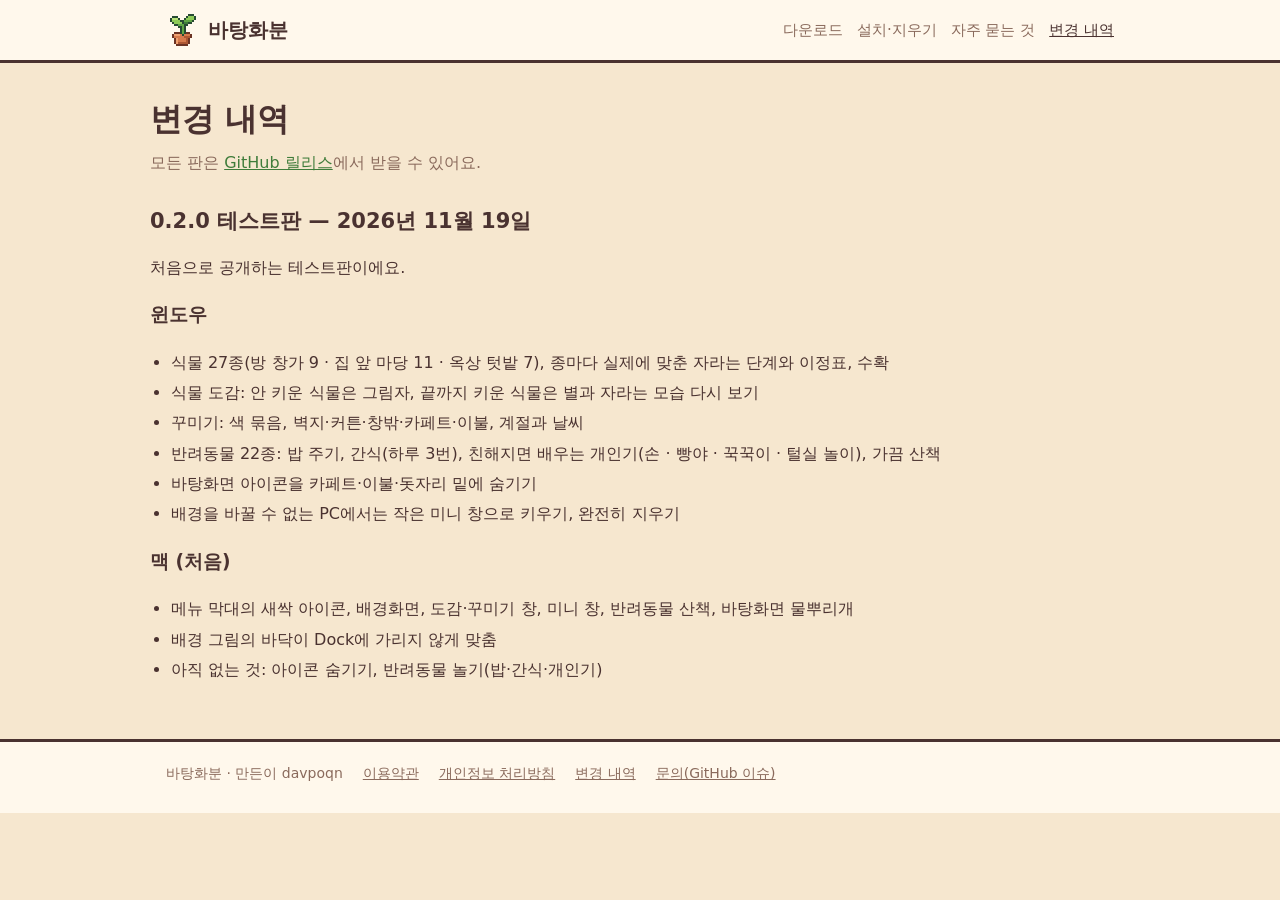
==== changelog.html @ d4381fed "바탕화분 소개·다운로드 페이지 0.2.0 Co-Authored-By: Claude Opus 5.5 <noreply@anthropic.com>" ====
<!doctype html>
<html lang="ko">
<head>
<meta charset="utf-8">
<meta name="viewport" content="width=device-width, initial-scale=1">
<title>변경 내역 — 바탕화분</title>
<link rel="icon" type="image/png" href="img/sprout.png">
<link rel="stylesheet" href="style.css">
</head>
<body>
<header class="top">
  <div class="wrap">
    <a class="brand" href="./"><img class="pixel" src="img/sprout.png" alt="" width="32" height="32">바탕화분</a>
    <nav class="links" aria-label="페이지">
      <a href="./#download">다운로드</a>
      <a href="install.html">설치·지우기</a>
      <a href="./#faq">자주 묻는 것</a>
      <a href="changelog.html" aria-current="page">변경 내역</a>
    </nav>
  </div>
</header>

<main class="wrap doc">
  <h1>변경 내역</h1>
  <p class="meta">모든 판은 <a href="https://github.com/davpoqn/hwabun/releases">GitHub 릴리스</a>에서 받을 수 있어요.</p>

  <h2>0.2.0 테스트판 — 2026년 11월 19일</h2>
  <p>처음으로 공개하는 테스트판이에요.</p>
  <h3>윈도우</h3>
  <ul>
    <li>식물 27종(방 창가 9 · 집 앞 마당 11 · 옥상 텃밭 7), 종마다 실제에 맞춘 자라는 단계와 이정표, 수확</li>
    <li>식물 도감: 안 키운 식물은 그림자, 끝까지 키운 식물은 별과 자라는 모습 다시 보기</li>
    <li>꾸미기: 색 묶음, 벽지·커튼·창밖·카페트·이불, 계절과 날씨</li>
    <li>반려동물 22종: 밥 주기, 간식(하루 3번), 친해지면 배우는 개인기(손 · 빵야 · 꾹꾹이 · 털실 놀이), 가끔 산책</li>
    <li>바탕화면 아이콘을 카페트·이불·돗자리 밑에 숨기기</li>
    <li>배경을 바꿀 수 없는 PC에서는 작은 미니 창으로 키우기, 완전히 지우기</li>
  </ul>
  <h3>맥 (처음)</h3>
  <ul>
    <li>메뉴 막대의 새싹 아이콘, 배경화면, 도감·꾸미기 창, 미니 창, 반려동물 산책, 바탕화면 물뿌리개</li>
    <li>배경 그림의 바닥이 Dock에 가리지 않게 맞춤</li>
    <li>아직 없는 것: 아이콘 숨기기, 반려동물 놀기(밥·간식·개인기)</li>
  </ul>
</main>

<footer class="bottom">
  <div class="wrap">
    <span>바탕화분 · 만든이 davpoqn</span>
    <a href="terms.html">이용약관</a>
    <a href="privacy.html">개인정보 처리방침</a>
    <a href="changelog.html" aria-current="page">변경 내역</a>
    <a href="https://github.com/davpoqn/hwabun/issues">문의(GitHub 이슈)</a>
  </div>
</footer>
</body>
</html>
---- style.css ----
/* 바탕화분 소개 페이지. 앱과 같은 따뜻한 색, 픽셀 그림은 흐리지 않게. */
:root {
  --bg: #f6e7cf;
  --card: #fff8ec;
  --ink: #4a3230;
  --sub: #8a6a5c;
  --line: #ddbf98;
  --green: #5fa545;
  --green-dark: #3f7c3a;
  --green-hi: #8ecb58;
  --rose: #c0736e;
  --sel: #ffe9b0;
}

* { box-sizing: border-box; }

html { -webkit-text-size-adjust: 100%; }

body {
  margin: 0;
  background: var(--bg);
  color: var(--ink);
  font-family: "Pretendard", "Apple SD Gothic Neo", "Malgun Gothic", "Noto Sans KR", system-ui, sans-serif;
  font-size: 16px;
  line-height: 1.65;
  word-break: keep-all;
  overflow-wrap: anywhere;
}

img.pixel { image-rendering: pixelated; image-rendering: crisp-edges; }

a { color: var(--green-dark); }
a:hover { color: var(--ink); }

.wrap { max-width: 980px; margin: 0 auto; padding: 0 16px; }

/* 위쪽 막대 */
header.top {
  border-bottom: 3px solid var(--ink);
  background: var(--card);
}
header.top .wrap { display: flex; align-items: center; gap: 16px; min-height: 60px; flex-wrap: wrap; }
.brand { display: flex; align-items: center; gap: 10px; font-weight: 800; font-size: 20px; color: var(--ink); text-decoration: none; }
.brand img { width: 32px; height: 32px; }
nav.links { margin-left: auto; display: flex; gap: 14px; flex-wrap: wrap; font-size: 15px; }
nav.links a { color: var(--sub); text-decoration: none; }
nav.links a:hover, nav.links a[aria-current="page"] { color: var(--ink); text-decoration: underline; }

/* 첫 화면 */
.hero { padding: 36px 0 20px; }
.hero h1 { font-size: clamp(30px, 6vw, 44px); line-height: 1.2; margin: 0 0 10px; }
.hero p.lead { font-size: clamp(17px, 2.6vw, 20px); color: var(--sub); margin: 0 0 22px; max-width: 640px; }
.shot {
  display: block; width: 100%; height: auto;
  border: 3px solid var(--ink); background: var(--card);
  box-shadow: 6px 6px 0 var(--line);
}

/* 픽셀 상자와 버튼 */
.box {
  background: var(--card);
  border: 3px solid var(--ink);
  box-shadow: 5px 5px 0 var(--line);
  padding: 18px 20px;
}
.btn {
  display: inline-flex; align-items: center; gap: 10px;
  background: var(--green); color: #fff; text-decoration: none; font-weight: 800;
  border: 3px solid var(--ink); border-bottom-width: 6px;
  padding: 10px 18px; font-size: 17px;
}
.btn:hover { background: var(--green-hi); color: #fff; }
.btn:active { border-bottom-width: 3px; transform: translateY(3px); }
.btn.alt { background: var(--card); color: var(--ink); }
.btn.alt:hover { background: #fff; color: var(--ink); }
.btn small { font-weight: 600; opacity: .9; }

/* 다운로드 */
.downloads { display: grid; grid-template-columns: repeat(auto-fit, minmax(260px, 1fr)); gap: 18px; margin: 8px 0 6px; }
.dl h3 { margin: 0 0 4px; font-size: 20px; }
.dl p { margin: 0 0 12px; color: var(--sub); font-size: 15px; }
.note { font-size: 14px; color: var(--sub); }

section { padding: 26px 0; }
section h2 { font-size: 26px; margin: 0 0 14px; }
section h3 { font-size: 19px; margin: 18px 0 6px; }

/* 기능 */
.features { display: grid; grid-template-columns: repeat(auto-fit, minmax(240px, 1fr)); gap: 16px; }
.features .box h3 { margin-top: 0; }
.features .box p { margin: 0; color: var(--ink); }

.gallery { display: grid; grid-template-columns: repeat(auto-fit, minmax(280px, 1fr)); gap: 18px; }
.gallery figure { margin: 0; }
.gallery figcaption { font-size: 14px; color: var(--sub); margin-top: 8px; }

/* 문답 */
details { background: var(--card); border: 3px solid var(--ink); padding: 12px 16px; margin: 0 0 12px; }
details summary { cursor: pointer; font-weight: 700; }
details p, details ul, details ol { margin: 10px 0 0; }

/* 글 페이지(약관 등) */
.doc { padding: 30px 0 10px; }
.doc h1 { font-size: 32px; margin: 0 0 4px; }
.doc .meta { color: var(--sub); margin: 0 0 24px; }
.doc h2 { font-size: 21px; margin: 28px 0 8px; }
.doc ol, .doc ul { padding-left: 1.3em; }
.doc li { margin: 4px 0; }
code, kbd { font-family: ui-monospace, Consolas, "D2Coding", monospace; background: #fff; border: 1px solid var(--line); padding: 1px 5px; font-size: 14px; }
pre { background: #fff; border: 2px solid var(--line); padding: 10px 12px; overflow-x: auto; }
pre code { border: 0; padding: 0; }

table { border-collapse: collapse; width: 100%; background: var(--card); }
th, td { border: 2px solid var(--line); padding: 8px 10px; text-align: left; vertical-align: top; }
th { background: var(--sel); }
.table-scroll { overflow-x: auto; }

/* 아래 */
footer.bottom { border-top: 3px solid var(--ink); background: var(--card); margin-top: 30px; padding: 20px 0 28px; font-size: 14px; color: var(--sub); }
footer.bottom .wrap { display: flex; flex-wrap: wrap; gap: 8px 20px; align-items: center; }
footer.bottom a { color: var(--sub); }

@media (max-width: 560px) {
  header.top .wrap { padding-top: 8px; padding-bottom: 8px; }
  nav.links { margin-left: 0; gap: 10px; }
  .btn { width: 100%; justify-content: center; }
}
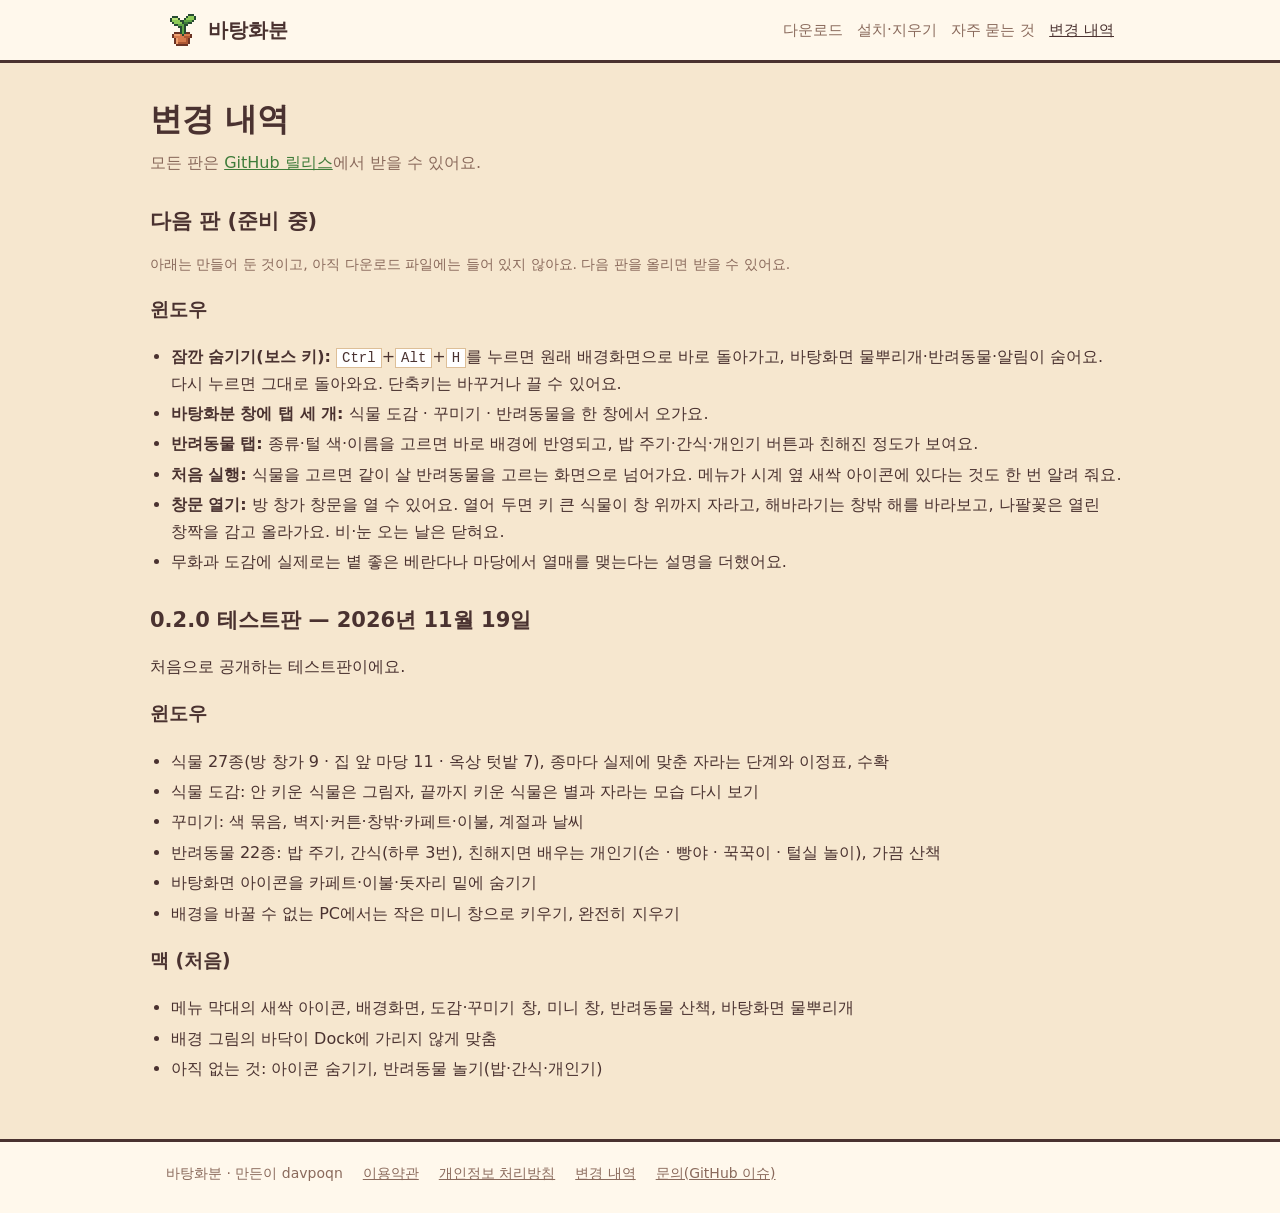
==== commit a8b39a10: "변경 내역: 다음 판 준비 중 Co-Authored-By: Claude Opus 5.5 <noreply@anthropic.com>" ====
--- a/changelog.html
+++ b/changelog.html
@@ -23,6 +23,19 @@
 <main class="wrap doc">
   <h1>변경 내역</h1>
   <p class="meta">모든 판은 <a href="https://github.com/davpoqn/hwabun/releases">GitHub 릴리스</a>에서 받을 수 있어요.</p>
+
+  <h2>다음 판 (준비 중)</h2>
+  <p class="note">아래는 만들어 둔 것이고, 아직 다운로드 파일에는 들어 있지 않아요. 다음 판을 올리면 받을 수 있어요.</p>
+  <h3>윈도우</h3>
+  <ul>
+    <li><strong>잠깐 숨기기(보스 키):</strong> <kbd>Ctrl</kbd>+<kbd>Alt</kbd>+<kbd>H</kbd>를 누르면 원래 배경화면으로 바로 돌아가고,
+      바탕화면 물뿌리개·반려동물·알림이 숨어요. 다시 누르면 그대로 돌아와요. 단축키는 바꾸거나 끌 수 있어요.</li>
+    <li><strong>바탕화분 창에 탭 세 개:</strong> 식물 도감 · 꾸미기 · 반려동물을 한 창에서 오가요.</li>
+    <li><strong>반려동물 탭:</strong> 종류·털 색·이름을 고르면 바로 배경에 반영되고, 밥 주기·간식·개인기 버튼과 친해진 정도가 보여요.</li>
+    <li><strong>처음 실행:</strong> 식물을 고르면 같이 살 반려동물을 고르는 화면으로 넘어가요. 메뉴가 시계 옆 새싹 아이콘에 있다는 것도 한 번 알려 줘요.</li>
+    <li><strong>창문 열기:</strong> 방 창가 창문을 열 수 있어요. 열어 두면 키 큰 식물이 창 위까지 자라고, 해바라기는 창밖 해를 바라보고, 나팔꽃은 열린 창짝을 감고 올라가요. 비·눈 오는 날은 닫혀요.</li>
+    <li>무화과 도감에 실제로는 볕 좋은 베란다나 마당에서 열매를 맺는다는 설명을 더했어요.</li>
+  </ul>
 
   <h2>0.2.0 테스트판 — 2026년 11월 19일</h2>
   <p>처음으로 공개하는 테스트판이에요.</p>
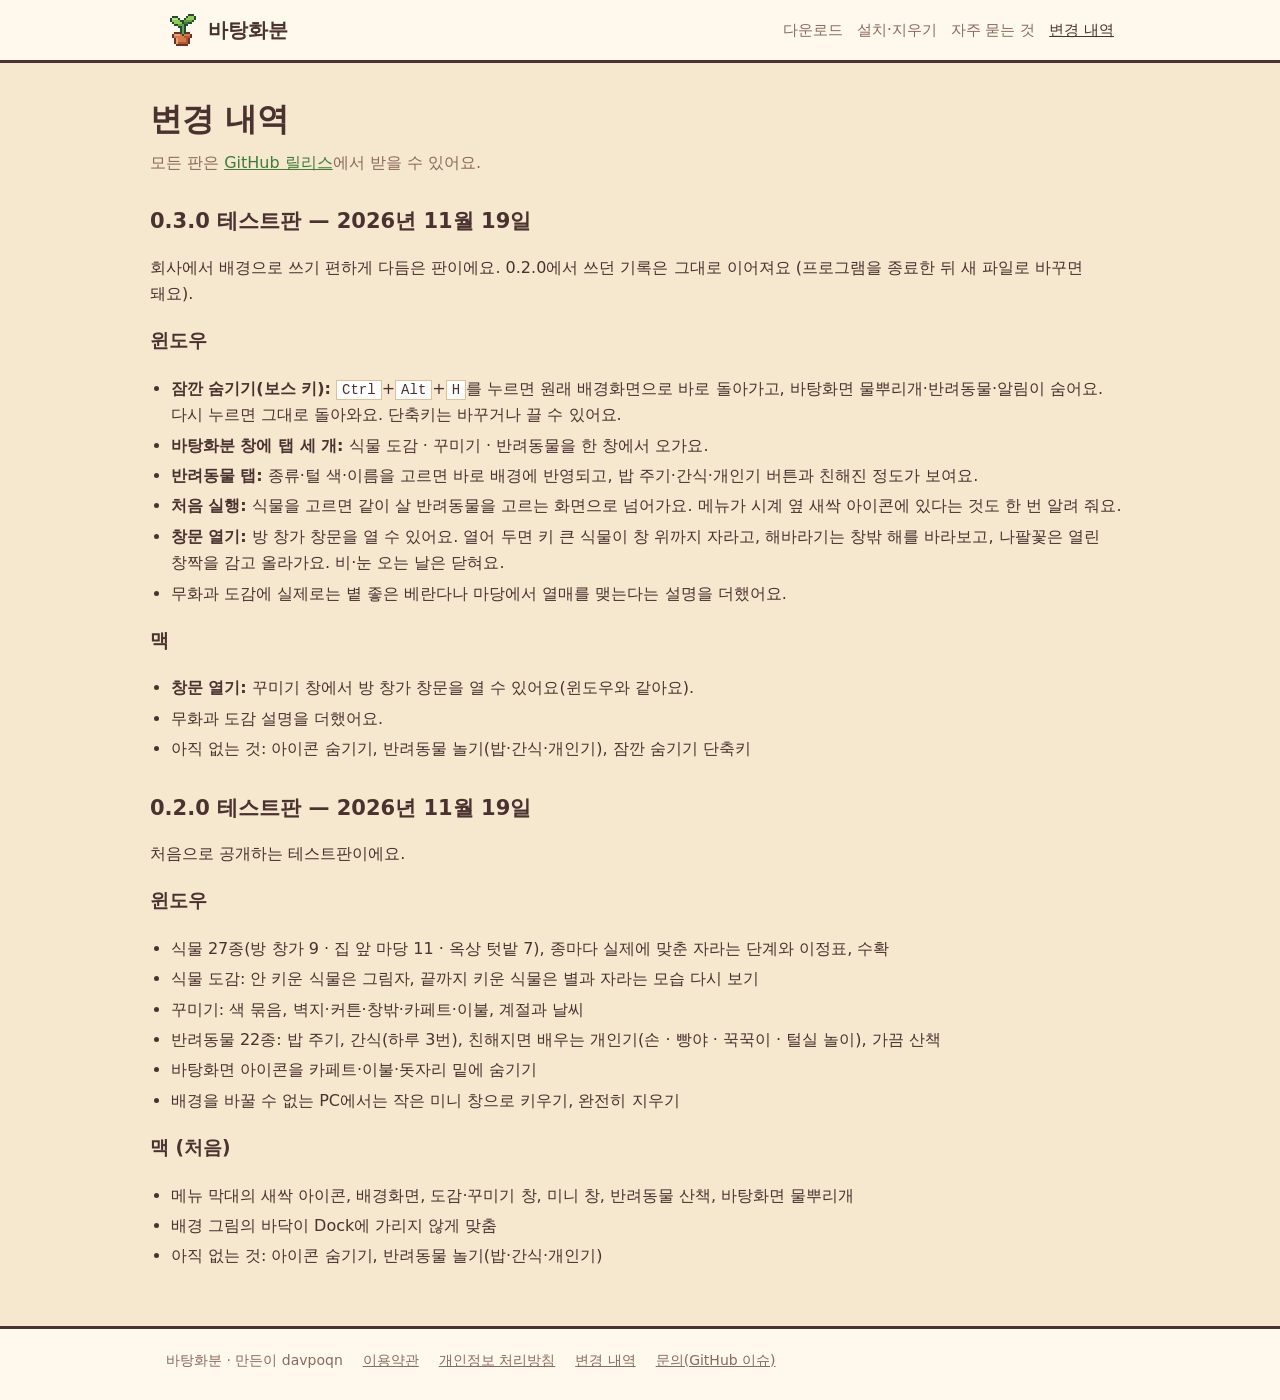
==== commit 0e6a4971: "0.3.0 테스트판: 잠깐 숨기기, 탭 세 개, 창문 열기" ====
--- a/changelog.html
+++ b/changelog.html
@@ -24,8 +24,9 @@
   <h1>변경 내역</h1>
   <p class="meta">모든 판은 <a href="https://github.com/davpoqn/hwabun/releases">GitHub 릴리스</a>에서 받을 수 있어요.</p>
 
-  <h2>다음 판 (준비 중)</h2>
-  <p class="note">아래는 만들어 둔 것이고, 아직 다운로드 파일에는 들어 있지 않아요. 다음 판을 올리면 받을 수 있어요.</p>
+  <h2>0.3.0 테스트판 — 2026년 11월 19일</h2>
+  <p>회사에서 배경으로 쓰기 편하게 다듬은 판이에요. 0.2.0에서 쓰던 기록은 그대로 이어져요
+    (프로그램을 종료한 뒤 새 파일로 바꾸면 돼요).</p>
   <h3>윈도우</h3>
   <ul>
     <li><strong>잠깐 숨기기(보스 키):</strong> <kbd>Ctrl</kbd>+<kbd>Alt</kbd>+<kbd>H</kbd>를 누르면 원래 배경화면으로 바로 돌아가고,
@@ -35,6 +36,12 @@
     <li><strong>처음 실행:</strong> 식물을 고르면 같이 살 반려동물을 고르는 화면으로 넘어가요. 메뉴가 시계 옆 새싹 아이콘에 있다는 것도 한 번 알려 줘요.</li>
     <li><strong>창문 열기:</strong> 방 창가 창문을 열 수 있어요. 열어 두면 키 큰 식물이 창 위까지 자라고, 해바라기는 창밖 해를 바라보고, 나팔꽃은 열린 창짝을 감고 올라가요. 비·눈 오는 날은 닫혀요.</li>
     <li>무화과 도감에 실제로는 볕 좋은 베란다나 마당에서 열매를 맺는다는 설명을 더했어요.</li>
+  </ul>
+  <h3>맥</h3>
+  <ul>
+    <li><strong>창문 열기:</strong> 꾸미기 창에서 방 창가 창문을 열 수 있어요(윈도우와 같아요).</li>
+    <li>무화과 도감 설명을 더했어요.</li>
+    <li>아직 없는 것: 아이콘 숨기기, 반려동물 놀기(밥·간식·개인기), 잠깐 숨기기 단축키</li>
   </ul>
 
   <h2>0.2.0 테스트판 — 2026년 11월 19일</h2>
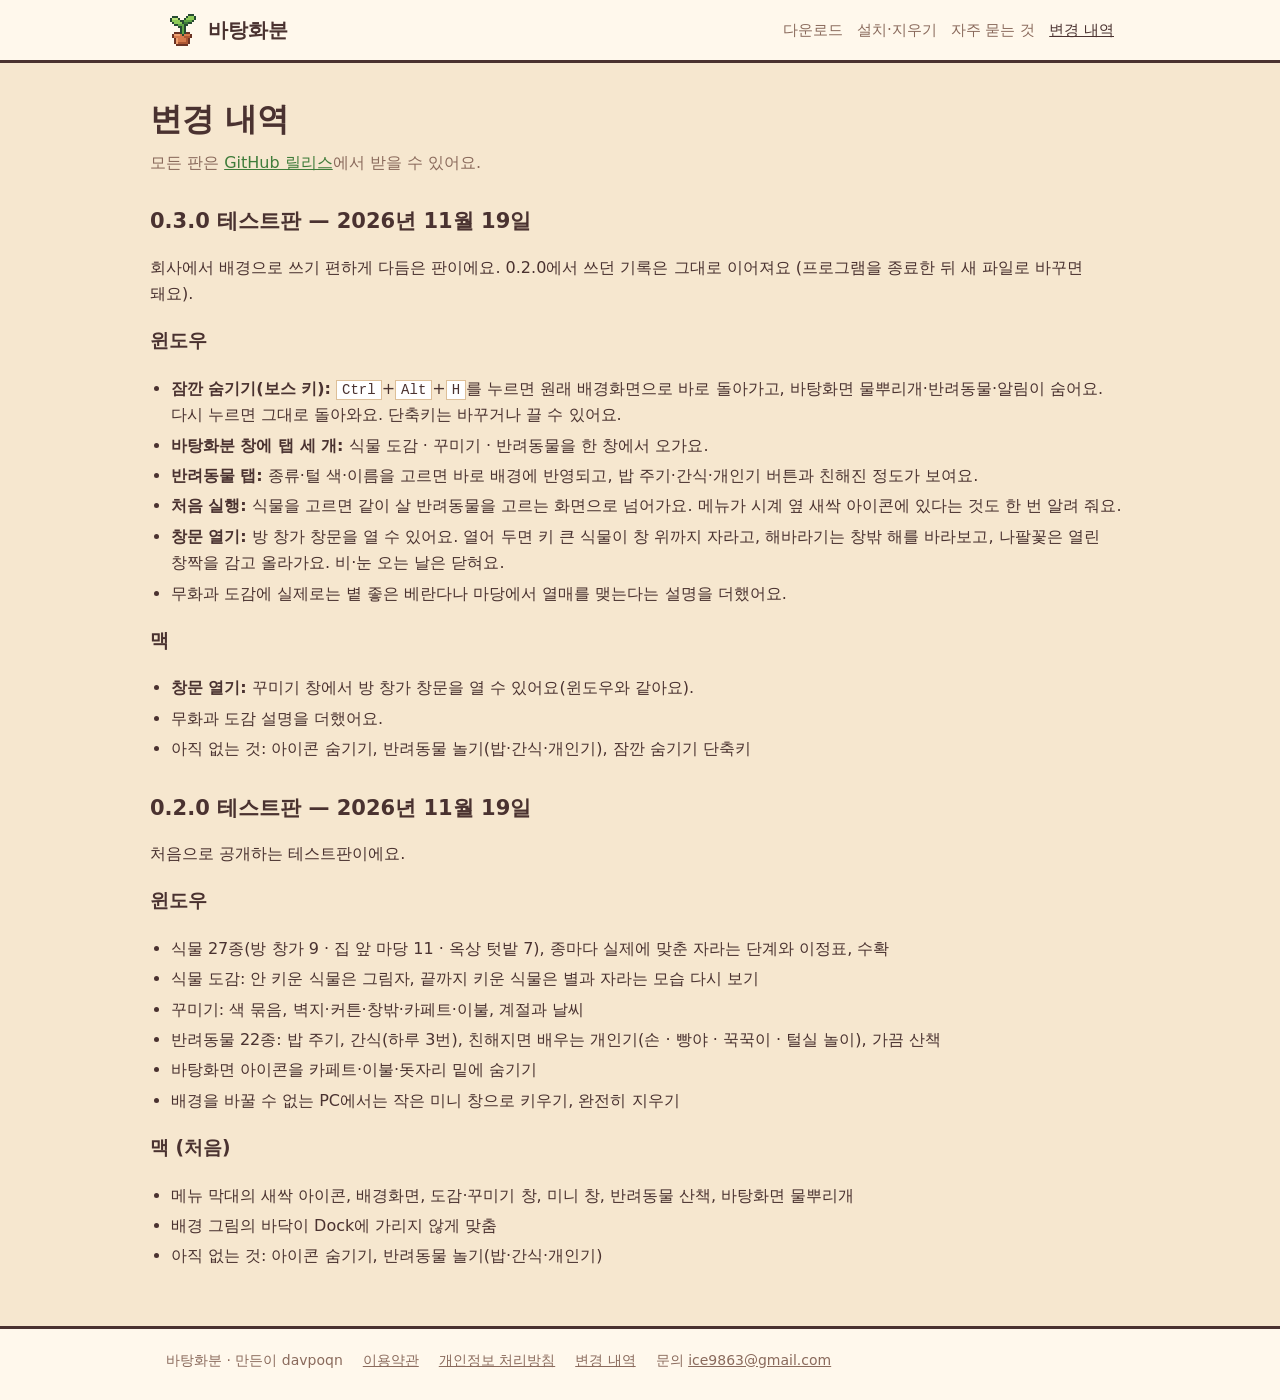
==== commit 02b434ae: "문의는 메일로 (GitHub 이슈 대신)" ====
--- a/changelog.html
+++ b/changelog.html
@@ -6,6 +6,7 @@
 <title>변경 내역 — 바탕화분</title>
 <link rel="icon" type="image/png" href="img/sprout.png">
 <link rel="stylesheet" href="style.css">
+<script src="mail.js" defer></script>
 </head>
 <body>
 <header class="top">
@@ -69,7 +70,7 @@
     <a href="terms.html">이용약관</a>
     <a href="privacy.html">개인정보 처리방침</a>
     <a href="changelog.html" aria-current="page">변경 내역</a>
-    <a href="https://github.com/davpoqn/hwabun/issues">문의(GitHub 이슈)</a>
+    <span>문의 <a href="privacy.html#contact" data-mail="show">ice9863 (골뱅이) gmail.com</a></span>
   </div>
 </footer>
 </body>
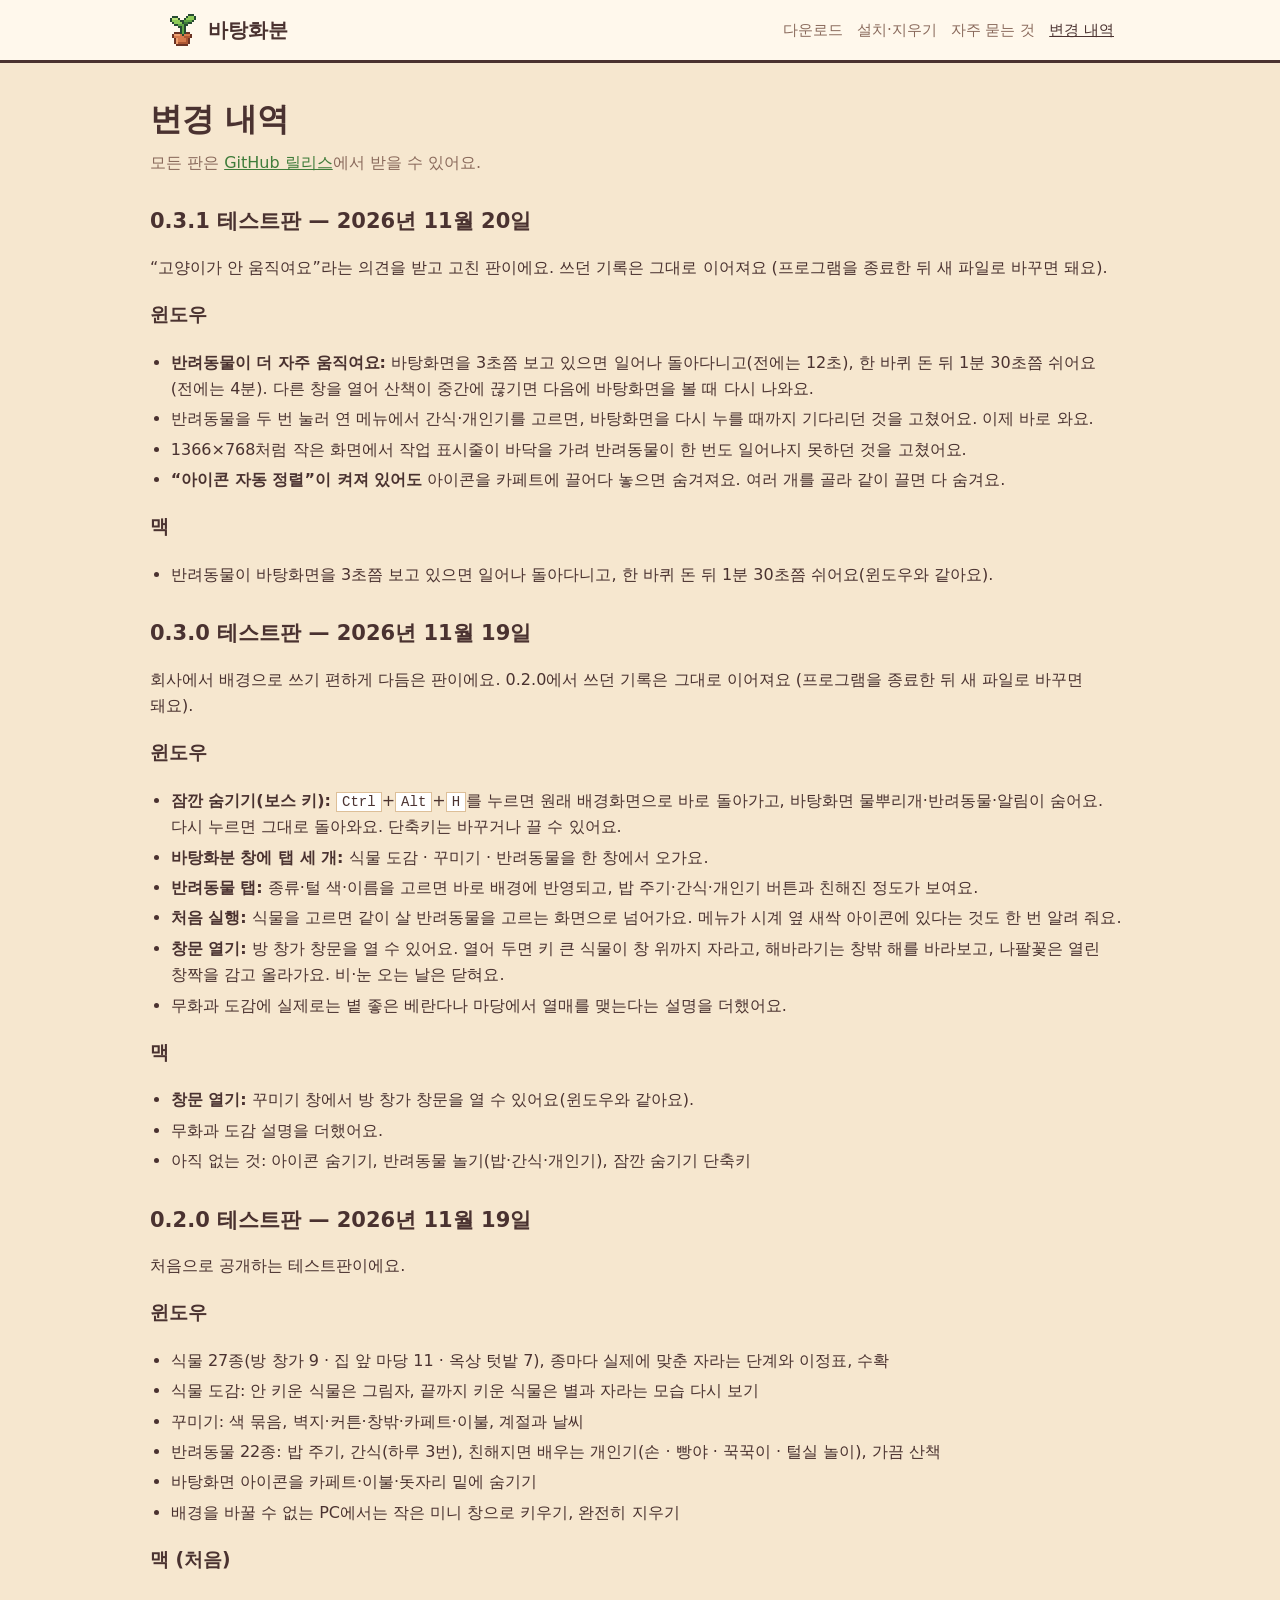
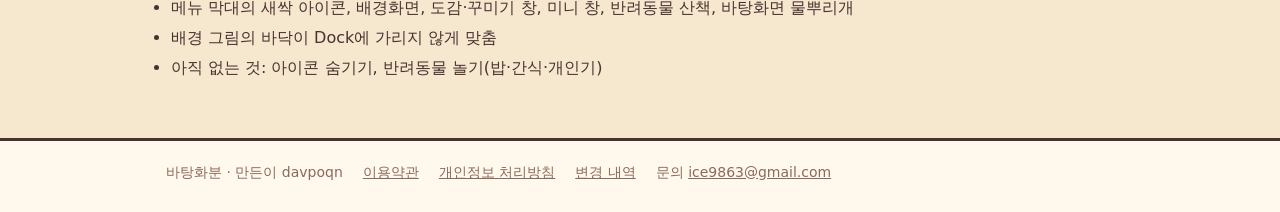
==== commit bcb77836: "0.3.1 테스트판: 반려동물이 더 자주 움직임, 아이콘 자동 정렬에서도 카페트 숨기기 Co-Authored-By: Claude Opus 5.5 <noreply@anthropic." ====
--- a/changelog.html
+++ b/changelog.html
@@ -24,6 +24,22 @@
 <main class="wrap doc">
   <h1>변경 내역</h1>
   <p class="meta">모든 판은 <a href="https://github.com/davpoqn/hwabun/releases">GitHub 릴리스</a>에서 받을 수 있어요.</p>
+
+  <h2>0.3.1 테스트판 — 2026년 11월 20일</h2>
+  <p>“고양이가 안 움직여요”라는 의견을 받고 고친 판이에요. 쓰던 기록은 그대로 이어져요
+    (프로그램을 종료한 뒤 새 파일로 바꾸면 돼요).</p>
+  <h3>윈도우</h3>
+  <ul>
+    <li><strong>반려동물이 더 자주 움직여요:</strong> 바탕화면을 3초쯤 보고 있으면 일어나 돌아다니고(전에는 12초), 한 바퀴 돈 뒤 1분 30초쯤 쉬어요(전에는 4분).
+      다른 창을 열어 산책이 중간에 끊기면 다음에 바탕화면을 볼 때 다시 나와요.</li>
+    <li>반려동물을 두 번 눌러 연 메뉴에서 간식·개인기를 고르면, 바탕화면을 다시 누를 때까지 기다리던 것을 고쳤어요. 이제 바로 와요.</li>
+    <li>1366×768처럼 작은 화면에서 작업 표시줄이 바닥을 가려 반려동물이 한 번도 일어나지 못하던 것을 고쳤어요.</li>
+    <li><strong>“아이콘 자동 정렬”이 켜져 있어도</strong> 아이콘을 카페트에 끌어다 놓으면 숨겨져요. 여러 개를 골라 같이 끌면 다 숨겨요.</li>
+  </ul>
+  <h3>맥</h3>
+  <ul>
+    <li>반려동물이 바탕화면을 3초쯤 보고 있으면 일어나 돌아다니고, 한 바퀴 돈 뒤 1분 30초쯤 쉬어요(윈도우와 같아요).</li>
+  </ul>
 
   <h2>0.3.0 테스트판 — 2026년 11월 19일</h2>
   <p>회사에서 배경으로 쓰기 편하게 다듬은 판이에요. 0.2.0에서 쓰던 기록은 그대로 이어져요
